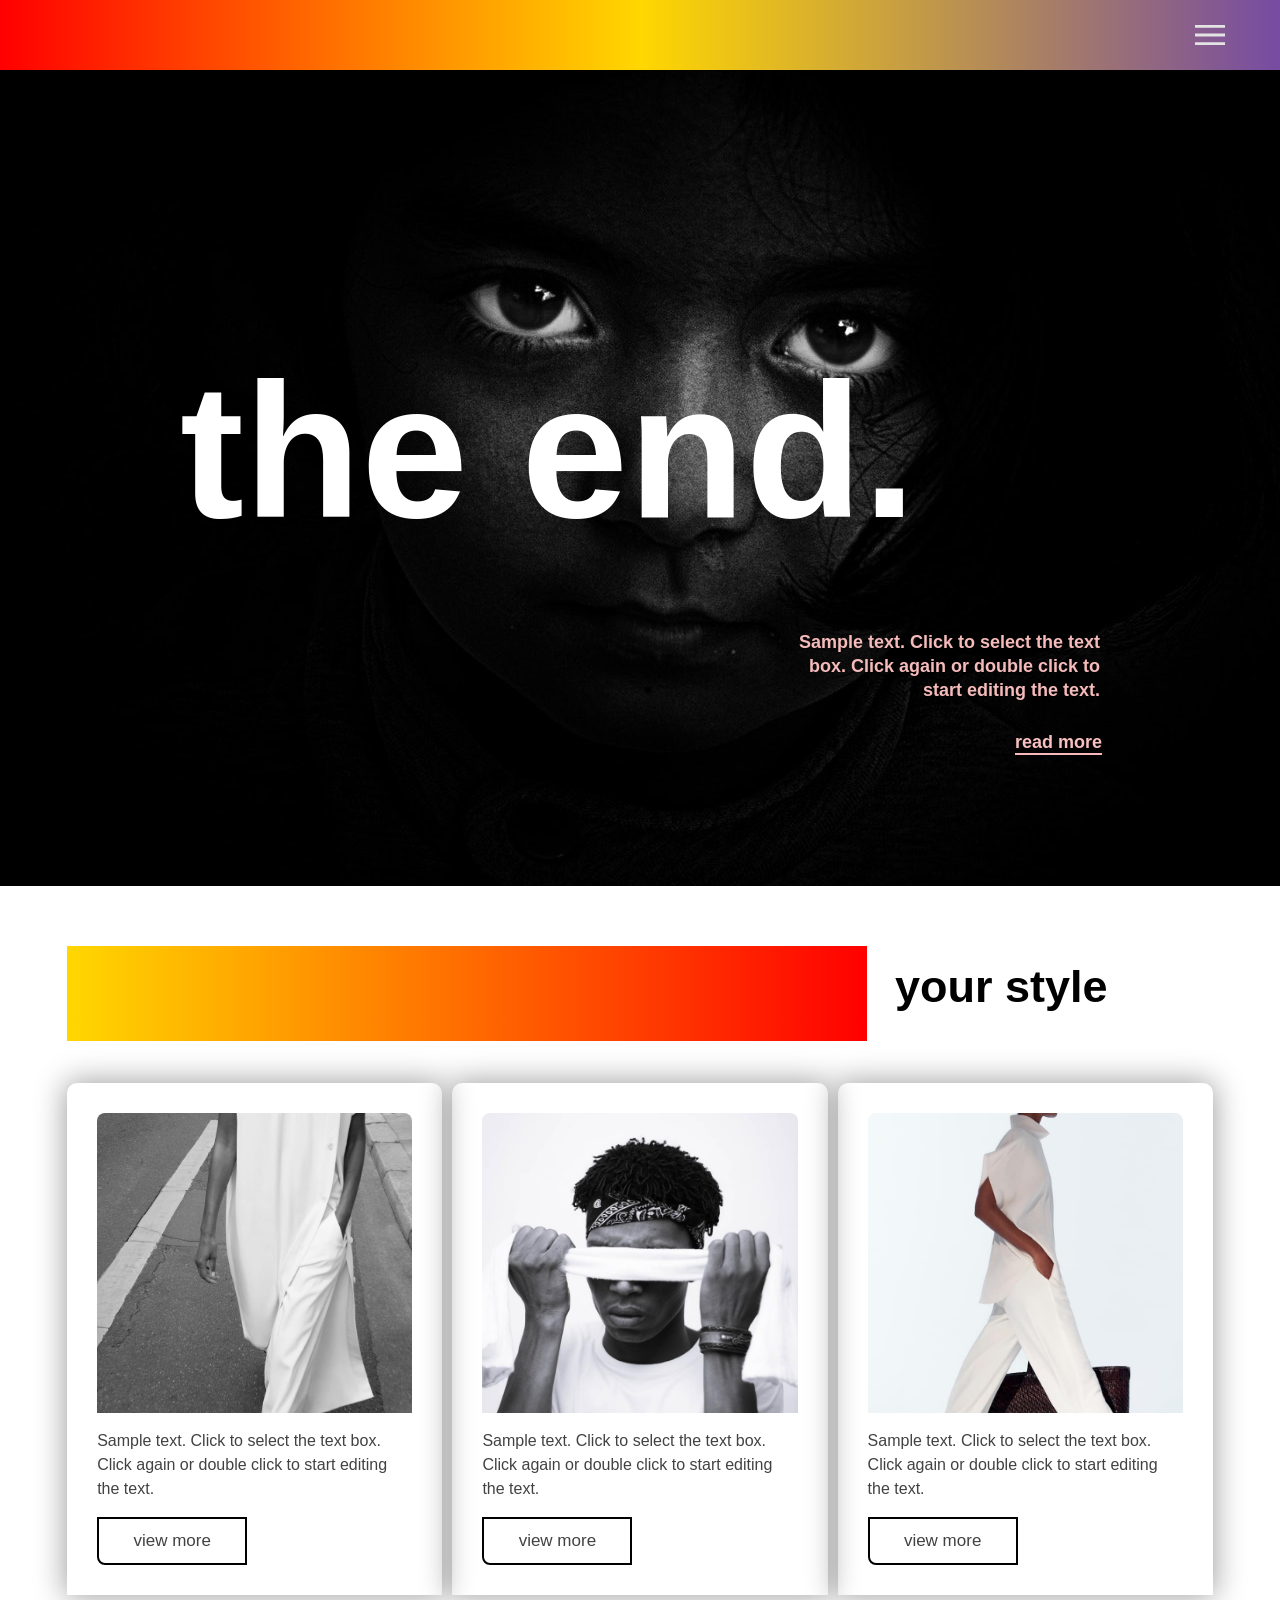
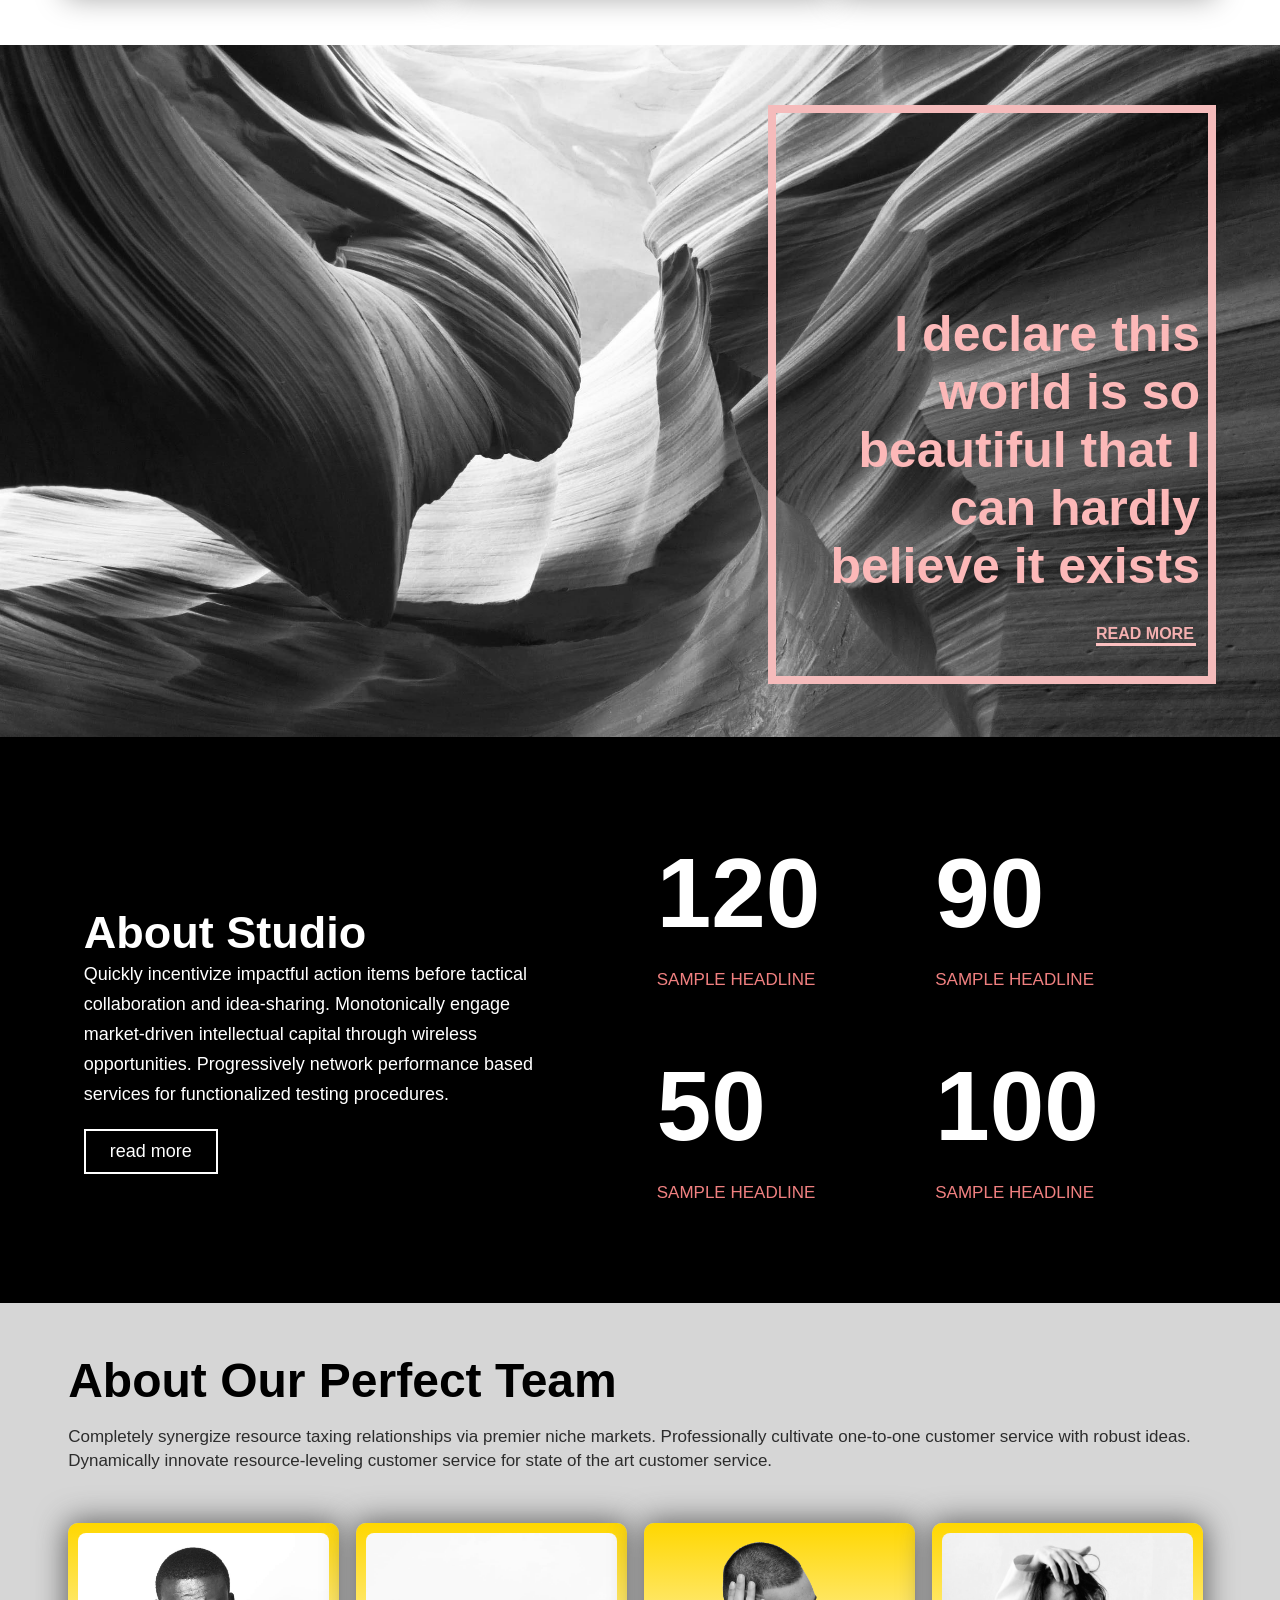
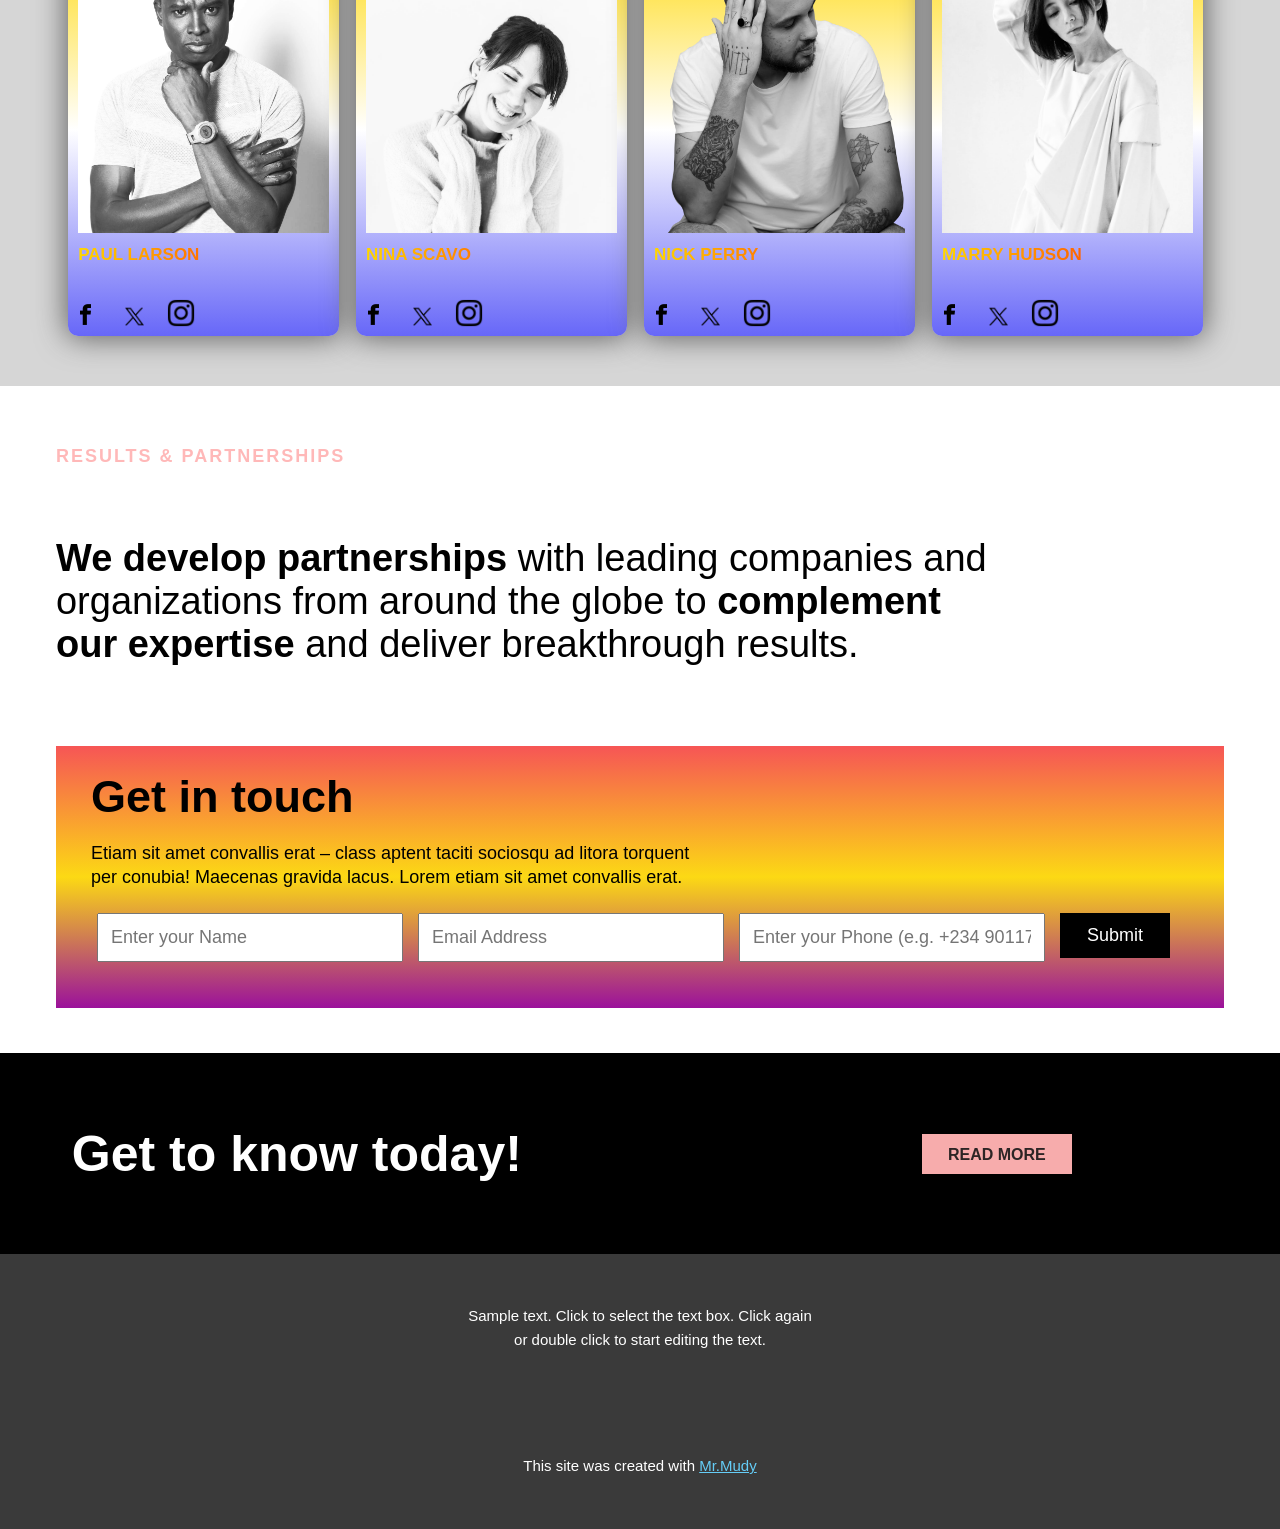
==== myfirsttrial.html @ 4664473b "Inintial commit" ====
<!DOCTYPE html>
<html lang="en">
  <head>
    <meta charset="UTF-8">
    
    <meta name="viewport" content="width=device-width, initial-scale=1.0">

    <title>first trial</title>
    <meta name="description" content="a modern fashion website.">

    <link rel="stylesheet" href="/styles/myfirsttrial.css">
    <link rel="stylesheet" href="/styles/my-first-trial-second-section.css">
    <link rel="stylesheet" href="/styles/my-first-trial-third-section.css">
    <link rel="stylesheet" href="/styles/my-first-trial-fourth-section.css">
    <link rel="stylesheet" href="/styles/my-first-trial-fift-section.css">
    <link rel="stylesheet" href="/styles/my-first-trial-sixt-section.css">
    <link rel="stylesheet" href="/styles/head-section.css">
  </head>
  <body>
    <header class="head-bar">
      <div class="head-container">
        <div class="sub-head-container">
          <img class="material-symbols-outlined" src="myimages/menu_37dp_E3E3E3_FILL0_wght400_GRAD0_opsz40.svg">
        </div>
      </div>
    </header>
    <!--the body of the page-->
    <main class="the-main-page">
      <section class="first-section">
        <div class="first-div-of-the-first-section">
          <img class="first-ever-image" src="/myimages/eyes-portrait-person-girl-18495.jpg">
          <div class="the-div-for-the-absolute-contents">
            <div class="first-absolute-content-container">
              <h1 class="the-first-absolute-content-itself">
                the end.
              </h1>
            </div>
          </div>
          <div class="second-of-the-content-container">
            <div class="main-second-absolute-content-container">
              <p class="second-of-the-absolute-contents">
                Sample text. Click to select the text box. Click again or double click to start editing the text.
              </p>
              <div class="readmore-and-horizontal-line-container">
                <a class="the-third-last-of-the-absolute-contents">
                  read more
                </a>
                <hr class="first-section-hr">
              </div>
            </div>
          </div>
        </div>
      </section>

      <!--second section of the page-->

      <section class="second-section">
        <div class="first-container-under-the-second-section">
          <div class="second-contianer-under-second-section">
            <div class="container-of-the-first-contents-of-the-second-section">
              <div class="the-colored-div"></div>
              <h2 class="the-heading-beneath-the-colored-div">
                your style
              </h2>
            </div>
            <div class="second-division-container-of-the-contents-in-the-second-section">
              <div class="first-content-in-the-second-division-container">
                <div class="sub-first-content-in-the-second-division-container">
                  <div class="for-the-image">
                    <img class="the-first-image" src="/myimages/0000111251_10_1_161.jpg">
                  </div>
                  <div class="for-the-paragraph">
                    <p class="first-paragraph-in-second-division-of-second-section">
                      Sample text. Click to select the text box. Click again or double click to start editing the text.
                    </p>
                  </div>
                  <div class="for-the-button">
                    <button class="second-section-buttons">
                      view more
                    </button>
                  </div>
                </div>
              </div>
              <div class="first-content-in-the-second-division-container">
                <div class="sub-first-content-in-the-second-division-container">
                  <div class="for-the-image">
                    <img class="the-first-image" src="/myimages/man-in-white-crew-neck-t-shirt-holding-white-surfboard-4548997.jpg">
                  </div>
                  <div class="for-the-paragraph">
                    <p class="first-paragraph-in-second-division-of-second-section">
                      Sample text. Click to select the text box. Click again or double click to start editing the text.
                    </p>
                  </div>
                  <div class="for-the-button">
                    <button class="second-section-buttons">
                      view more
                    </button>
                  </div>
                </div>
              </div>
              <div class="first-content-in-the-second-division-container">
                <div class="sub-first-content-in-the-second-division-container">
                  <div class="for-the-image">
                    <img class="the-first-image" src="/myimages/5101558251_6_1_16.jpg">
                  </div>
                  <div class="for-the-paragraph">
                    <p class="first-paragraph-in-second-division-of-second-section">
                      Sample text. Click to select the text box. Click again or double click to start editing the text.
                    </p>
                  </div>
                  <div class="for-the-button">
                    <button class="second-section-buttons">
                      view more
                    </button>
                  </div>
                </div>
              </div>
            </div>
          </div>
        </div>
      </section>

      <!--the third section of the page-->

      <section class="third-section">
        <div class="overall-container">
          <div class="first-ever-content-contianer">
            <img class="first-content-image" src="myimages/1.jpg">
            <div class="absolute-container-of-the-first-content">
              <p class="first-absolute-content-of-third-section">
                I declare this world is so beautiful that I can hardly believe it exists
              </p>
              <div class="read-more-container">
                <a class="second-absolute-content-of-third-section">
                  READ MORE
                </a>
                <hr class="the-third-section-hr">
              </div>
            </div>
          </div>
          <div class="third-section-second-side-container">
            <div class="for-sideways-margin">
              <div class="for-top-and-bottom-margin">
                <div class="first-container-of-second-division-third-section">
                  <div class="sub-first-container-of-second-division-third-section">
                    <h1 class="first-heading-second-division-third-section">
                      About Studio
                    </h1>
                    <p class="first-P-second-div-of-third-section">
                      Quickly incentivize impactful action items before tactical collaboration and idea-sharing. Monotonically engage market-driven intellectual capital through wireless opportunities. Progressively network performance based services for functionalized testing procedures.
                    </p>
                    <button class="to-learn-more">
                      read more
                    </button>
                  </div>
                </div>
                <div class="third-container-third-section">
                  <div class="first-container-of-third-container-third-section1">
                    <h2 class="first-number-count">
                      120
                    </h2>
                    <p class="the-headline">
                      SAMPLE HEADLINE
                    </p>
                  </div>
                  <div class="first-container-of-third-container-third-section2">
                    <h2 class="first-number-count">
                      90
                    </h2>
                    <p class="the-headline">
                      SAMPLE HEADLINE
                    </p>
                  </div>
                  <div class="first-container-of-third-container-third-section3">
                    <h2 class="first-number-count">
                    50
                    </h2>
                    <p class="the-headline">
                      SAMPLE HEADLINE
                    </p>
                  </div>
                  <div class="first-container-of-third-container-third-section4">
                    <h2 class="first-number-count">
                      100
                    </h2>
                    <p class="the-headline">
                      SAMPLE HEADLINE
                    </p>
                  </div>
                </div>
              </div>
            </div>
          </div>
        </div>
      </section>


      <!--this is fourth section-->

      <section class="fourth-section">
        <div class="fourth-section-overall-container">
          <div class="fourth-section-sub-overall">
            <div class="first-partitioned-container-of-the-fourth-side">
              <div class="container-to-about-our-perfect-team">
                <h1 class="the-about-our-team-content-itself">
                  About Our Perfect Team
                </h1>
              </div>
              <div class="body-content-container">
                <p class="the-body-content-itself">
                  Completely synergize resource taxing relationships via premier niche markets. 
                  Professionally cultivate one-to-one customer service with robust ideas. 
                  Dynamically innovate resource-leveling customer service for state of the art customer service.
                </p>
              </div>
            </div>

            <!--this is the fourth section second part-->

            <div class="second-part-fourth-section-overall-container">
              <div class="second-part-partitioned-container">
                <div class="direct-second-part-first-image-container">
                  <img class="the-second-part-first-image-itself" src="myimages/pexels-photo-733500.jpg">
                </div>
                <div class="name-container">
                  <p class="this-is-the-name">
                    PAUL LARSON
                  </p>
                </div>
                <div class="the-media-handles-container">
                  <img class="facebook" src="myimages/av580aef89b415365fb9c.png">
                  <img class="teitter" src="myimages/Twitter-X-Logo-Graphics-75321100-1-312x208.png">
                  <img class="instagram" src="myimages/instagram-63.png">
                </div>
              </div>

              <div class="second-part-partitioned-container">
                <div class="direct-second-part-first-image-container">
                  <img class="the-second-part-first-image-itself" src="myimages/pexels-photo-709802.jpg">
                </div>
                <div class="name-container">
                  <p class="this-is-the-name">
                    NINA SCAVO
                  </p>
                </div>
                <div class="the-media-handles-container">
                  <img class="facebook" src="myimages/av580aef89b415365fb9c.png">
                  <img class="teitter" src="myimages/Twitter-X-Logo-Graphics-75321100-1-312x208.png">
                  <img class="instagram" src="myimages/instagram-63.png">
                </div>
              </div>

              <div class="second-part-partitioned-container">
                <div class="direct-second-part-first-image-container">
                  <img class="the-second-part-first-image-itself" src="myimages/pexels-photo-2659177.png">
                </div>
                <div class="name-container">
                  <p class="this-is-the-name">
                    NICK PERRY
                  </p>
                </div>
                <div class="the-media-handles-container">
                  <img class="facebook" src="myimages/av580aef89b415365fb9c.png">
                  <img class="teitter" src="myimages/Twitter-X-Logo-Graphics-75321100-1-312x208.png">
                  <img class="instagram" src="myimages/instagram-63.png">
                </div>
              </div>

              <div class="second-part-partitioned-container">
                <div class="direct-second-part-first-image-container">
                  <img class="the-second-part-first-image-itself" src="myimages/pexels-photo-1030895.jpg">
                </div>
                <div class="name-container">
                  <p class="this-is-the-name">
                    MARRY HUDSON
                  </p>
                </div>
                <div class="the-media-handles-container">
                  <img class="facebook" src="myimages/av580aef89b415365fb9c.png">
                  <img class="teitter" src="myimages/Twitter-X-Logo-Graphics-75321100-1-312x208.png">
                  <img class="instagram" src="myimages/instagram-63.png">
                </div>
              </div>
            </div>
          </div>
        </div>
      </section>


      <!--the fifth section-->


      <section class="fift-section">
        <div class="fift-section-first-ever-container">
          <div class="fift-section-sub-first-container">
            <div class="first-division-of-fift-section">
              <h2 class="head1-fift-section">
                RESULTS & PARTNERSHIPS
              </h2>
              <p class="body-content-under-head1-fift-section">
                <span class="inward-element">We develop partnerships</span>
                 with leading companies and organizations from around the globe to
                <span class="inward-element">complement our expertise</span>
                and deliver breakthrough results.
              </p>
            </div>
            <div class="second-division-of-fift-section">
              <div class="first-content-container-of-the-second-division-form">
                <h2 class="the-form-head1">
                  Get in touch
                </h2>
                <p class="the-form-P-content">
                  Etiam sit amet convallis erat – 
                  class aptent taciti sociosqu ad litora torquent per conubia! 
                  Maecenas gravida lacus. Lorem etiam sit amet convallis erat.
                </p>
              </div>
              <div class="the-form-conntainer">
                <div class="placeholder-container">
                  <input type="text" placeholder="Enter your Name">
                  <div class="tooltip">Please, fill out this field.</div>
                </div>
                <div class="placeholder-container">
                  <input type="text" placeholder="Email Address">
                  <div class="tooltip">Please, fill out this field.</div>
                </div>
                <div class="placeholder-container">
                  <input type="text" placeholder="Enter your Phone (e.g. +234 9011708708)">
                  <div class="tooltip">Please, fill out this field.</div>
                </div>
                <div class="submit-button-container">
                  <button class="the-submit-button-itself">
                    Submit
                  </button>
                </div>
              </div>
            </div>
          </div>
        </div>
      </section>

      <!--this is the sixth section-->
      
      <section class="sixth-section">
        <div class="overall-container-sixth-section">
          <div class="sixth-section-content-container">
            <div class="sub-six-content-container">
              <h1 class="the-sixt-head-one">
                Get to know today!
              </h1>
              <button class="sixth-section-button">
                READ MORE
              </button>
            </div>
          </div>
        </div>
      </section>

      <section class="seventh-section">
        <div class="seven-left-and-right">
          <div class="seven-up-and-down">
            <p class="seven-content">
              Sample text. Click to select the text box. 
              Click again or double click to start editing the text.
            </p>
          </div>
        </div>
      </section>


      <section class="eight-section">
        <div class="eight-left-and-right">
          <div class="eight-up-and-down">
            <p class="eight-content-itself">
              This site was created with <a>Mr.Mudy</a> 
            </p>
          </div>
        </div>
      </section>
    </main>
  </body>
</html>
---- styles/myfirsttrial.css ----
body{
  margin: 0;
}

.first-section {
  margin: 70px 0 0 0;
  width: 100%;
  aspect-ratio: 18/20;
  max-height: 816px;
}

.first-div-of-the-first-section {
  width: 100%;
  height: 100%;
  position: relative;
}

.first-ever-image {
  width: 100%;
  height: 100%;
  display: block;
  object-fit: cover;
}

.the-div-for-the-absolute-contents {
  position: absolute;
  top: clamp(200px, 19vw, 250px);
  left: clamp(80px, 17vw, 180px);
}

@media(min-width: 767px) {
  .the-div-for-the-absolute-contents {
    top: 270px;
  }
}

.the-first-absolute-content-itself {
  color: white;
  font-family: Roboto, sans-serif;
  font-size: clamp(4rem, 15vw, 15.625rem);
  font-weight: 900;
  margin: 0;
}

.second-of-the-content-container {
  display: flex;
  flex-direction: column;
}

.main-second-absolute-content-container {
  position: absolute;
  top: clamp(318px, 63vw, 530px);
  right: clamp(60px, 12vw, 150px);
}

.second-of-the-absolute-contents {
  color: rgb(245, 186, 186);
  font-family: Roboto, sans-serif;
  font-weight: 600;
  line-height: 24px;
  font-size: clamp(14px, 2vw, 18px);
  width: 330px;
  margin: 0;
  text-align: right;
}


.second-of-the-absolute-contents {
  margin: 30px;
}

.the-third-last-of-the-absolute-contents {
  color: rgb(248, 192, 192);
  font-family: Roboto, sans-serif;
  margin: 15px 0 0 275px;
  font-size: 18px;
  font-weight: 600;
  cursor: pointer;
}

.readmore-and-horizontal-line-container hr {
  width: 87px;
  height: 2px;
  margin: 0 0 0 275px;
  background-color: rgb(247, 185, 185);
  border: none;
  
}

.the-third-last-of-the-absolute-contents:hover + .first-section-hr {
  opacity: 0;
}
---- styles/my-first-trial-second-section.css ----
.second-section {
  display: flow-root;
  margin: 0;
}


.first-container-under-the-second-section {
  margin: 0 clamp(5.3125rem, 15vw, 9.6rem) 
  0 
  clamp(5.3125rem, 15vw, 9.6rem);
}

.second-contianer-under-second-section {
  margin: 60px 0 50px 0;
}

.container-of-the-first-contents-of-the-second-section {
  display: flex;
  flex-direction: column;
}


.the-colored-div {
  display: flex;
  align-items: center;
  height: 58px;
  width: clamp(19.6875rem, 66vw, 49.875rem);
  background: linear-gradient( to right, gold, red);
}

@media(min-width:768px) and (max-width: 991px) {
  .first-container-under-the-second-section {
    margin-inline: calc(17px + (128 - 17) * ((100vw - 768px) / (991 - 768)));
  }


  .container-of-the-first-contents-of-the-second-section {
    flex-direction: row;
  }

  .the-colored-div {
    height: 170px;
    margin-right: 50px;
  }
}



@media (min-width: 992px) and (max-width: 1199px) {
  .first-container-under-the-second-section {
    margin-inline: calc(18px + (120 - 18) * ((100vw - 992px) / (1199 - 992)));
  }


  .container-of-the-first-contents-of-the-second-section {
    flex-direction: row;
    max-width: 910px;
  }


  .the-colored-div {
    height: 95px;
    width: 640px;
    margin-right: 10px;
  }

  .the-heading-beneath-the-colored-div {
    font-weight: 500;
  }
}


@media (min-width: 1200px) and (max-width: 1366px) {
  .first-container-under-the-second-section {
    margin-inline: calc(18px + (120 - 18) * ((100vw - 1200px) / (1366 - 1200)));
  }


  .container-of-the-first-contents-of-the-second-section {
    flex-direction: row;
    max-width: 1146px;
  }


  .the-colored-div {
    height: 95px;
    width: 800px;
    margin-right: 18px;
  }

  .the-heading-beneath-the-colored-div {
    font-weight: 500;
    width: 318px;
  }
}


.the-heading-beneath-the-colored-div {
  font-family: Roboto, Sans-serif;
  font-weight: 900;
  font-size: 45px;
  margin: 15px 0 70px 10px;
}


.sub-first-content-in-the-second-division-container {
  display: flex;
  flex-direction: column;
  padding: 12px;
  border-top-left-radius: 10px;
  border-top-right-radius: 10px;
  box-shadow: 0 0 30px 2px rgb(161, 161, 161);
}

.the-first-image {
  border-top-left-radius: 8px;
  border-top-right-radius: 8px;
  width: 100%;
}

.first-paragraph-in-second-division-of-second-section {
  font-family: Roboto, Sans-serif;
  color: rgb(66, 66, 66);
  line-height: 24px;
}

.second-section-buttons {
  width: 150px;
  padding: 12px 15px 12px 15px;
  font-size: 17px;
  color: rgb(66, 66, 66);
  border: 2px solid black;
  border-bottom-left-radius: 8px;
  background-color: white;
  cursor: pointer;
}

.second-section-buttons:hover {
  border-color: white;
}

.second-division-container-of-the-contents-in-the-second-section {
  display: flex;
  flex-direction: column;
  gap: 2rem;
}

.first-content-in-the-second-division-container {
  width: clamp(19.6875rem, 66vw, 49.875rem);
}


@media (min-width: 768px) and (max-width: 991px) {
  .second-division-container-of-the-contents-in-the-second-section {
    display: grid;
    grid-template-columns: 1fr 1fr;
    column-gap: 10px;
  }

  .first-content-in-the-second-division-container {
    width: 100%;
    max-height: 600px;
  }

  .sub-first-content-in-the-second-division-container {
    padding: 35px;
    max-height: 100%;
  }

  .for-the-image {
    height: 376px;
  }

  .the-first-image {
    width: 280px;
    height: 100%;
    object-fit: cover;
  }
}


@media (min-width: 992px) and (max-width: 1199px) {
  .second-division-container-of-the-contents-in-the-second-section {
    display: grid;
    grid-template-columns: 1fr 1fr 1fr;
    column-gap: 10px;
    max-width: auto;
    place-items: center;
  }

  .first-content-in-the-second-division-container {
    width: 300px;
    max-height: 600px;
  }

  .sub-first-content-in-the-second-division-container {
    padding: 30px;
    max-height: 100%;
  }

  .for-the-image {
    width: 100%;
    height: 300px;
  }

  .the-first-image {
    width: 100%;
    height: 100%;
    object-fit: cover;
  }
}

@media (min-width: 1200px) and (max-width: 1366px) {
  .second-division-container-of-the-contents-in-the-second-section {
    display: grid;
    grid-template-columns: 1fr 1fr 1fr;
    column-gap: 10px;
    max-width: auto;
    place-items: center;
  }

  .first-content-in-the-second-division-container {
    width: 100%;
    max-height: 600px;
  }

  .sub-first-content-in-the-second-division-container {
    padding: 30px;
    max-height: 100%;
  }

  .for-the-image {
    width: 100%;
    height: 300px;
  }

  .the-first-image {
    width: 100%;
    height: 100%;
    object-fit: cover;
  }
}
---- styles/my-first-trial-third-section.css ----
.third-section {
  display: flow-root;
  background-color: black;
}

/* third section, first side */

.first-ever-content-contianer {
  position: relative;
  height: clamp(591px, 100vw, 692px);
}

.first-content-image {
  width: 100%;
  height: 100%;
}

.absolute-container-of-the-first-content {
  position: absolute;
  display: flex;
  flex-direction: column;
  border: 8px solid rgb(245, 187, 187);
  top: 60px;
  right: clamp(50px, 10vw, 80px);
  padding: clamp(25px, 15vw, 200px) 8px 30px 40px;
}

.first-absolute-content-of-third-section {
  color: rgb(252, 184, 184);
  font-size: 50px;
  font-weight: 750;
  font-family: Roboto, Sans-serif;
  text-align: right;
  width: clamp(320px, 55vw, 384px);
  margin: 0;
}

.read-more-container {
  margin: 30px 0 0 clamp(220px, 38vw, 280px);
}

.second-absolute-content-of-third-section {
  font-family: Roboto, Sans-serif;
  font-weight: bold;
  margin: 40px 0 0 0;
  color: rgb(245, 176, 176);
  cursor: pointer;
}

.absolute-container-of-the-first-content hr {
  width: 100px;
  margin: 0;
  height: 3px;
  border: none;
  background-color: rgb(252, 192, 192);
}

.second-absolute-content-of-third-section:hover + .the-third-section-hr {
  opacity: 0;
}

@media(min-width: 768px) and (max-width: 991px) {
  .absolute-container-of-the-first-content {
    right: calc(10px + (130 - 10) * ((100vw - 768px) / (991 - 768)));
  }
}

@media(min-width: 992px) and (max-width: 1199px) {
  .absolute-container-of-the-first-content {
    right: calc(10px + (130 - 10) * ((100vw - 992px) / (1199 - 992)));
  }
}

@media(min-width: 1200px) and (max-width: 1366px) {
  .absolute-container-of-the-first-content {
    right: calc(10px + (130 - 18) * ((100vw - 1200px) / (1366 - 1200)));
  }
}


/* third section, second side */

.third-section-second-side-container {
  display: flow-root;
}

.for-sideways-margin {
  margin: 0 clamp(100px, 17vw, 120px) 0 clamp(100px, 17vw, 120px);
}

.for-top-and-bottom-margin {
  display: flex;
  flex-direction: column;
  margin: 80px 0 80px 0;
}

.first-heading-second-division-third-section {
  font-family: Roboto, Sans-serif;
  font-size: 45px;
  color: white;
}

.first-P-second-div-of-third-section {
  font-family: Roboto, Sans-serif;
  font-size: 18px;
  line-height: 30px;
  color: white;
}

.to-learn-more {
  background-color: black;
  color: white;
  border: 2px solid white;
  padding: 10px 24px 10px 24px;
  font-size: 18px;
  cursor: pointer;
}

.to-learn-more:hover {
  border-color: black;
}

@media( min-width: 768px) and (max-width: 991px) {
  .for-sideways-margin {
    margin-inline: calc(30px + (200 - 30) * ((100vw - 768px) / (991 - 768)));
  }

  .first-P-second-div-of-third-section {
    width: 650px;
    margin: 0 0 20px 0;
  }

  .first-heading-second-division-third-section {
    margin: 0;
  }

  .for-top-and-bottom-margin {
    margin: 250px 0 250px 0;
  }
}


@media( min-width: 992px) and (max-width: 1199px) {
  .for-sideways-margin {
    margin-inline: calc(40px + (120 - 40) * ((100vw - 992px) / (1199 - 992)));
  }

  .first-P-second-div-of-third-section {
    width: 380px;
    margin: 0 0 20px 0;
  }

  .first-heading-second-division-third-section {
    margin: 0;
  }

  .for-top-and-bottom-margin {
    flex-direction: row;
    margin: 100px 0 100px 0;
  }
}

@media( min-width: 1200px) and (max-width: 1366px) {
  .for-sideways-margin {
    margin-inline: calc(50px + (120 - 50) * ((100vw - 1200px) / (1366 - 1200)));
  }

  .first-P-second-div-of-third-section {
    width: 480px;
    margin: 0 0 20px 0;
  }

  .first-heading-second-division-third-section {
    margin: 0;
  }

  .for-top-and-bottom-margin {
    flex-direction: row;
    margin: 100px 0 100px 0;
  }
}

/* the number count and sample headline */

.first-container-of-second-division-third-section {
  margin: 0 0 80px 0;
}

.third-container-third-section {
  display: grid;
  grid-template-columns: 1fr 1fr;
  column-gap: 20px;
  row-gap: 50px;
}

.first-number-count {
  font-family: Roboto, Sans-serif;
  color: white;
  font-size: 70px;
  margin: 0;
}

.the-headline {
  font-family: Roboto, Sans-serif;
  color: lightcoral;
  margin: 20px 0 0 0;
  font-size: clamp(12px, 2vw, 15px);
}


/* responsive for 768px to 991px screen sizes */

@media (min-width: 768px) and (max-width: 991px) {
  .third-container-third-section {
    grid-template-columns: 1fr 1fr 1fr 1fr;
    column-gap: 40px;
  }

  .first-container-of-second-division-third-section {
    margin: 0 0 20px 0;
  } 
}

/* responsive for 992px to 1199px screen sizes */

@media (min-width: 992px) and (max-width: 1199px) {
  .third-container-third-section {
    grid-template-columns: 1fr 1fr;
    column-gap: 95px;
  }

  .first-container-of-second-division-third-section {
    margin: 0 93px 0 0;
  } 

  .first-number-count {
    font-size: 98px;
  }

  .the-headline {
    font-size: 17px;
  }
}


@media (min-width: 1200px) and (max-width: 1366px) {
  .third-container-third-section {
    grid-template-columns: 1fr 1fr;
    column-gap: 115px;
    row-gap: 60px;
  }

  .first-container-of-second-division-third-section {
    margin: 70px 93px 0 0;
  } 

  .first-number-count {
    font-size: 98px;
  }

  .the-headline {
    font-size: 17px;
  }
}
---- styles/my-first-trial-fourth-section.css ----
.fourth-section {
  background-color: rgb(214, 214, 214);
  display: flow-root;
}


.fourth-section p {
  font-family: Roboto, Sans-serif;
  line-height: 24px;
  font-size: 16px;
  color: rgb(44, 44, 44);
}

.fourth-section-overall-container {
  margin: 0 clamp(80px, 16vw, 120px) 0 clamp(80px, 16vw, 120px);
}


.fourth-section-sub-overall {
  margin: 50px 0 50px 0;
}


.the-about-our-team-content-itself {
  font-family: Roboto, Sans-serif;
  font-size: 42px;
  font-weight: 900;
  margin: 0;
}

@media (min-width: 768px) and (max-width: 991px) {
  .fourth-section-overall-container {
    margin-inline: calc(20px + (150 - 20) * ((100vw - 768px) / (991 - 768)));
  }

  .the-body-content-itself {
    width: 700px;
    max-width: 100%;
  }
}


@media (min-width: 992px) and (max-width: 1199px) {
  .fourth-section-overall-container {
    margin-inline: calc(20px + (150 - 20) * ((100vw - 991px) / (1199 - 991)));
  }

  .the-about-our-team-content-itself {
    font-size: 48px;
  }

  .the-body-content-itself {
    width: 880px;
  }
}


@media (min-width: 1200px) and (max-width: 1366px) {
  .fourth-section-overall-container {
    margin-inline: calc(20px + (120 - 20) * ((100vw - 1200px) / (1366 - 1200)));
  }

  .the-about-our-team-content-itself {
    font-size: 48px;
  }

  .fourth-section p {
    width: 1130px;
    max-width: 100%;
    font-size: 17px;
  }
}

/* fourth section, second part */

.second-part-fourth-section-overall-container {
  margin: 50px 0 0 0;
  display: flex;
  flex-direction: column;
  gap: 2rem;
}

.second-part-partitioned-container {
  display: flex;
  flex-direction: column;
  background: linear-gradient(to bottom, gold, white, rgb(103, 103, 248));
  border-radius: 10px;
  box-shadow: 0 0 30px 2px rgb(97, 97, 97);
  min-height: clamp(550px, 110vw, 742px);
}


.direct-second-part-first-image-container {
  display: flex;
  padding: 10px;
  Height: 100%;
}

.the-second-part-first-image-itself {
  border-top-left-radius: 8px;
  border-top-right-radius: 8px;
  width: 100%;
  Height: clamp(400px, 80vw, 613px);
  object-fit: cover;
  object-position: top;
}

.this-is-the-name {
  font-weight: 700;
  background: linear-gradient(to right, gold, red);
  background-clip: text;
  -webkit-background-clip: text;
  -webkit-text-fill-color: transparent;
}

.name-container {
  margin-left: 10px;
}

.name-container p {
  margin: 0 0 30px 0
}

.facebook,
.teitter,
.instagram {
  width: 35px;
  cursor: pointer;
}

.facebook,
.teitter {
  margin: 0 10px 0 0;
}

.teitter,
.instagram {
  margin-bottom: 4px;
}

.instagram {
  width: 30px;
}


@media (min-width: 768px) and (max-width: 991px) {
  .second-part-fourth-section-overall-container {
    margin: 50px 0 0 0;
    display: grid;
    grid-template-columns: 1fr 1fr;
  }

  .second-part-partitioned-container {
    min-height: auto;
  }

  .direct-second-part-first-image-container {
    display: flex;
    height: 400px;
  }

  .the-second-part-first-image-itself {
    width: 100%;
    height: 100%;
  }
}


@media (min-width: 992px) and (max-width: 1199px) {
  .second-part-fourth-section-overall-container {
    margin: 20px 0 0 0;
    display: grid;
    grid-template-columns: 1fr 1fr 1fr 1fr;
    column-gap: 10px;
  }

  .second-part-partitioned-container {
    min-height: auto;
  }

  .direct-second-part-first-image-container {
    display: flex;
    height: 300px;
  }

  .the-second-part-first-image-itself {
    width: 100%;
    height: 100%;
  }
}

@media (min-width: 1200px) and (max-width: 1366px) {
  .second-part-fourth-section-overall-container {
    display: grid;
    grid-template-columns: 1fr 1fr 1fr 1fr;
    column-gap: 8px;
  }

  .second-part-partitioned-container {
    max-width: 271px;
    min-height: auto;
  }

  .direct-second-part-first-image-container {
    height: 300px;
  }

  .the-second-part-first-image-itself {
    height: 100%;
  }
}
---- styles/my-first-trial-fift-section.css ----
.fift-section {
  display: flow-root;
}

.fift-section-first-ever-container {
  margin: 0 85px 0 85px;
}

.fift-section-sub-first-container {
  margin: 60px 0 45px 0;
}

.head1-fift-section {
  font-family: Roboto, Sans-serif;
  color: rgba(255, 183, 183, 0.993);
  font-size: 18px;
  letter-spacing: 2px;
}

.body-content-under-head1-fift-section {
  font-family: Roboto, Sans-serif;
  margin: 70px 0 80px 0;
  font-size: clamp(30px, 6vw, 38px);
  font-weight: 500;
}

.body-content-under-head1-fift-section span {
  font-weight: 700;
}


@media (min-width: 768px) and (max-width: 991px) {
  .fift-section-first-ever-container {
    margin-inline: calc(15px + (150 - 15) * ((100vw - 768px) / (991 - 768)))
  }


  .body-content-under-head1-fift-section {
    width: 650px;
    font-size: 32px;

  }
}


@media (min-width: 992px) and (max-width: 1199px) {
  .fift-section-first-ever-container {
    margin-inline: calc(15px + (110 - 15) * ((100vw - 992px) / (1199 - 992)))
  }


  .body-content-under-head1-fift-section {
    width: 950px;
    font-size: 38px;
    font-weight: 400;
  }
}


@media (min-width: 1200px) and (max-width: 1366px) {
  .fift-section-first-ever-container {
    margin-inline: calc(15px + (100 - 15) * ((100vw - 1200px) / (1366 - 1200)))
  }


  .body-content-under-head1-fift-section {
    width: 950px;
    font-size: 38px;
    font-weight: 400;
  }
}



/* this is the second division of the fifth section */

.second-division-of-fift-section {
  display: flex;
  flex-direction: column;
  padding: 15px 10px;
  background: linear-gradient(to bottom, rgba(245, 66, 66, 0.897), rgb(252, 217, 20), rgb(155, 17, 155));
}

.the-form-head1 {
  font-family: Roboto, Sans-serif;
  margin-top: 12px;
  font-size: clamp(24px, 5.4vw, 45px);
  font-weight: 900;
}

.the-form-P-content {
  font-family: Roboto, Sans-serif;
  line-height: 24px;
  font-size: 18px;
}

.the-form-conntainer {
  display: flex;
  flex-direction: column;
  width: 100%;
}

.placeholder-container,
.submit-button-container {
  margin: 6px;
}

.placeholder-container {
  position: relative;
}

.placeholder-container input {
  width: 100%;
  box-sizing: border-box;
  padding: 12px;
  font-size: 18px;
}

.tooltip {
  position: absolute;
  background-color: black;
  color: white;
  font-family: Roboto, Sans-serif;
  font-size: 14px;
  padding: 3px;
  top: 40px;
  right: -30px;
  z-index: 100;
  opacity: 0;
  pointer-events: none;
}

input:hover + .tooltip {
  opacity: 1;
}


.submit-button-container {
  margin-bottom: 25px;
}


.the-submit-button-itself {
  WIDTH: 100%;
  padding: 12px;
  background-color: black;
  color: white;
  font-size: 18px;
  border: none;
  cursor: pointer;
}

.the-submit-button-itself:hover {
  background-color: rgb(32, 32, 32);
}

.the-submit-button-itself:active {
  background-color: rgb(68, 68, 68);
}

@media (min-width: 768px) and (max-width: 991px) {
  .second-division-of-fift-section {
    padding: 25px;
  }


  .the-form-conntainer {
    display: grid;
    grid-template-columns: 1fr 1fr 1fr 1fr;
  }

  .the-form-head1 {
    margin-top: 0;
  }

  .the-form-P-content {
    width: 600px;
  }
}


@media (min-width: 992px) and (max-width: 1199px) {
  .second-division-of-fift-section {
    padding: 25px 35px;
  }


  .the-form-conntainer {
    display: grid;
    grid-template-columns: 1fr 1fr 1fr 1fr;
    column-gap: 8px;
    width: 100%;
  }

  .the-form-head1 {
    margin: 0 0 10px 0;
  }

  .the-form-P-content {
    width: 600px;
  }

  .the-submit-button-itself {
    width: 100%;
  }

  .submit-button-container {
    width: 110px;
  }

  .placeholder-container {
    height: 49px;
    width: clamp(228px, 23vw, 242px);
  }
}


@media (min-width: 1200px) and (max-width: 1366px) {
  .second-division-of-fift-section {
    padding: 25px 35px;
  }


  .the-form-conntainer {
    display: grid;
    grid-template-columns: 1fr 1fr 1fr 1fr;
    column-gap: 3px;
    width: 100%;
  }

  .the-form-head1 {
    margin: 0 0 10px 0;
  }

  .the-form-P-content {
    width: 600px;
  }

  .the-submit-button-itself {
    width: 100%;
  }

  .submit-button-container {
    width: 110px;
  }

  .placeholder-container {
    height: 49px;
    width: 306px;
  }
}
---- styles/my-first-trial-sixt-section.css ----
.sixth-section {
  display: flow-root;
  background-color: black;
}


.overall-container-sixth-section {
  margin: 0 90px 0 90px;
}

.sixth-section-content-container {
  margin: 70px 0 70px 0;
}

.sub-six-content-container {
  display: flex;
  flex-direction: column;
}

.sixth-section h1 {
  font-family: arial;
  font-size: 50px;
  font-weight: 700;
  color: white;
}


.sixth-section-button {
  font-weight: bold;
  font-size: 16px;
  color: rgba(20, 20, 20, 0.89);
  background-color: rgb(247, 172, 172);
  border: none;
  padding: 15px 24px;
  cursor: pointer;
  width: 150px;
  height: 50px;
}

.sixth-section-button:hover {
  background-color: rgb(243, 120, 120);
}

@media (min-width: 768px) and (max-width: 991px) {
  .overall-container-sixth-section {
    margin-inline: calc(35px + (70 - 35) * ((100vw - 768px) / (991 - 768)));
  }

  .sub-six-content-container {
    flex-direction: row;
    align-items: center;
    gap: calc(80px + (150 - 80) * ((100vw - 768px) / (991 - 768)));
  }
}


@media (min-width: 992px) and (max-width: 1199px) {
  .overall-container-sixth-section {
    margin-inline: calc(55px + (70 - 35) * ((100vw - 992px) / (1199 - 992)));
  }

  .sub-six-content-container {
    flex-direction: row;
    align-items: center;
    gap: 250px;
  }
}


@media (min-width: 1200px) and (max-width: 11366px) {
  .overall-container-sixth-section {
    margin-inline: calc(55px + (70 - 35) * ((100vw - 1200px) / (1366 - 1200)));
  }

  .sub-six-content-container {
    flex-direction: row;
    align-items: center;
    gap: 400px;
    margin: 30px 0;
  }

  .sixth-section-content-container {
    margin: 30px 0;
  }

  .sixth-section-button {
    padding: 12px 24px;
    height: 40px;
  }
}

/* seventh  section */

.seventh-section {
  display: flow-root;
  background-color: rgb(58, 58, 58);
}

.seven-left-and-right {
  display: flex;
  justify-content: center;
  margin-inline: 69px;
}


.seven-up-and-down {
  margin: 50px 0 50px 0;
}

.seven-content {
  margin: 0;
  font-family: Roboto, Sans-serif;
  color: white;
  font-size: 15px;
  line-height: 24px;
  text-align: center;
  width: 350px;
}

/*eight section */


.eight-section {
  display: flow-root;
  background-color: rgb(58, 58, 58);
}


.eight-left-and-right {
  display: flex;
 justify-content: center;
  margin-inline: 110px;
}

.eight-up-and-down {
  margin: 40px 0 40px 0;
}

.eight-content-itself {
  font-family: Roboto, Sans-serif;
  font-size: 15px;
  color: white;
}

.eight-content-itself a {
  color: rgb(101, 205, 247);
  text-decoration: underline;
  cursor: pointer;
}
---- styles/head-section.css ----
.head-bar {
  position: fixed;
  height: 70px;
  width: 100%;
  top: 0;
  left: 0;
  right: 0;
  background: linear-gradient(to right, red,Gold, #764ba2);
  z-index: 1000;
}

.head-container {
  height: 100%;
  width: 100%;
}

.sub-head-container {
  position: relative;
  height: 100%;
  width: 100%;
}

.material-symbols-outlined {
  position: absolute;
  right: 50px;
  top: 15px;
  cursor: pointer;
}
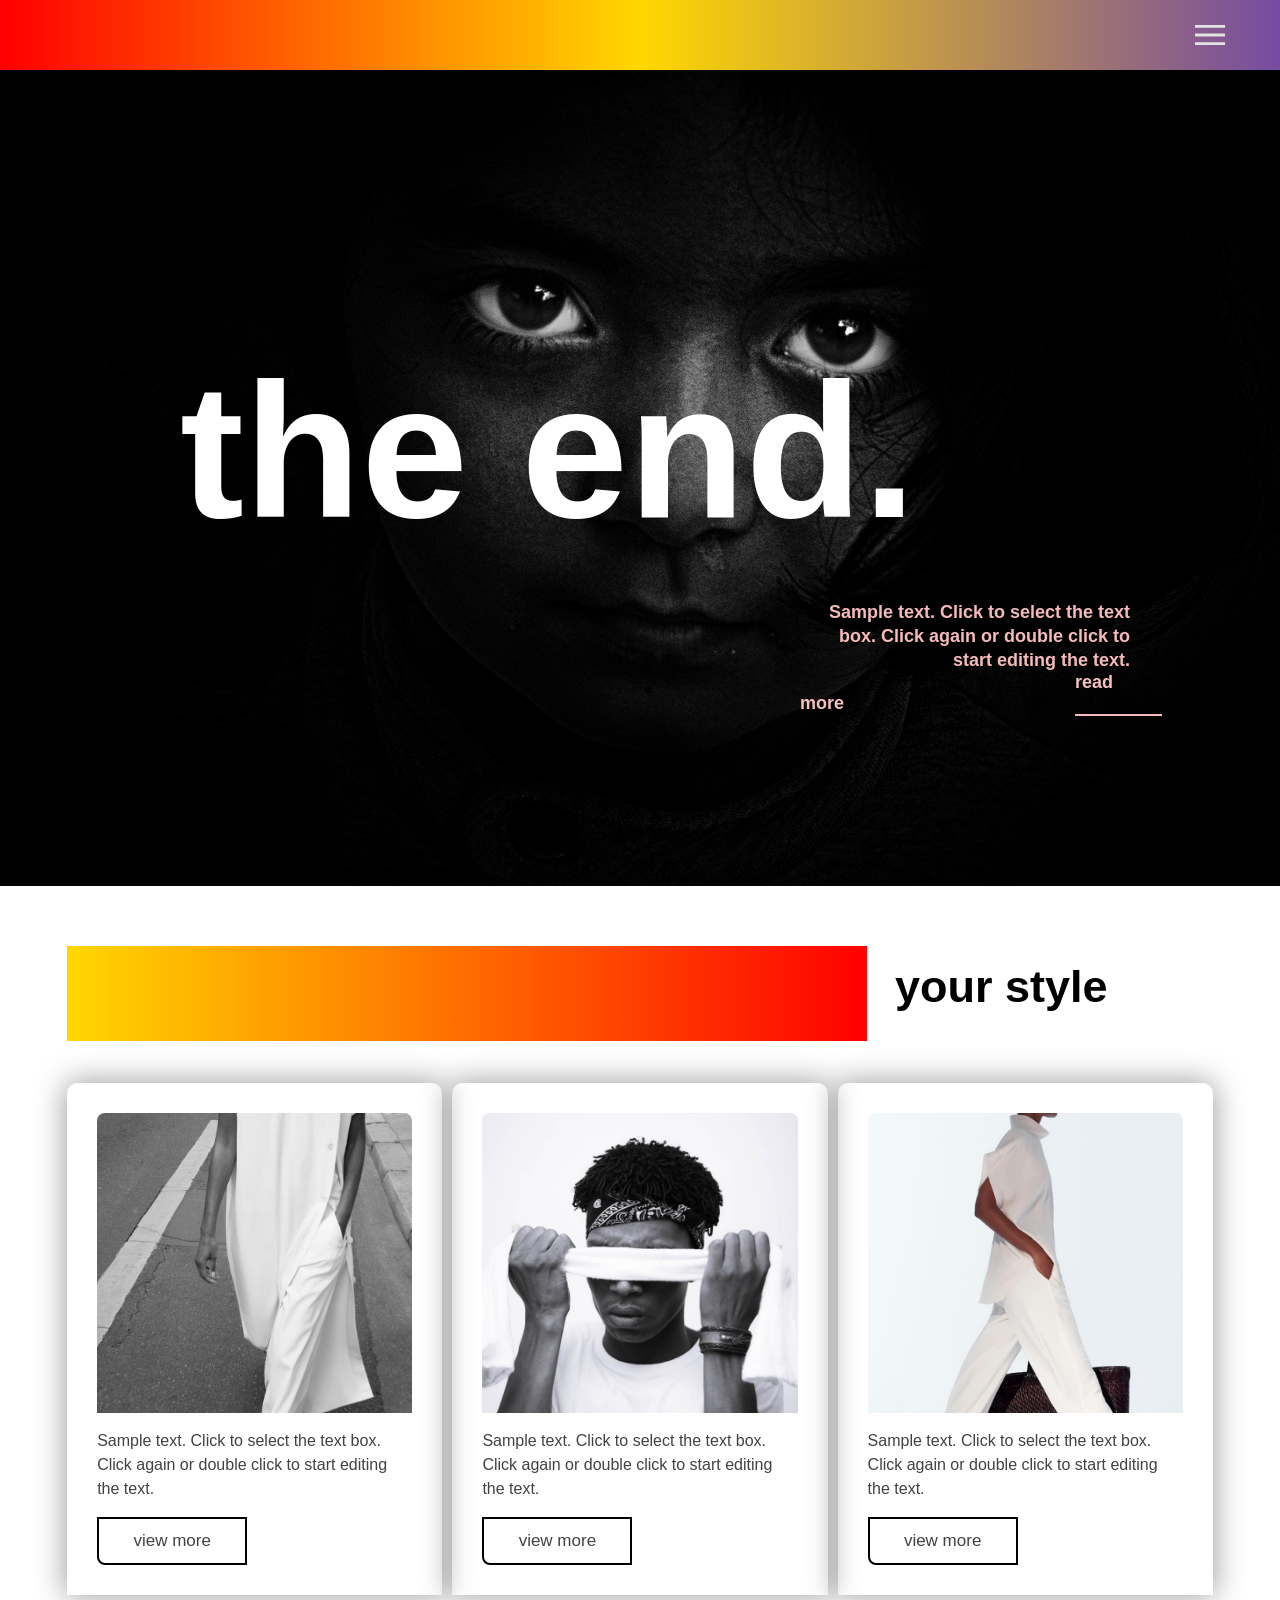
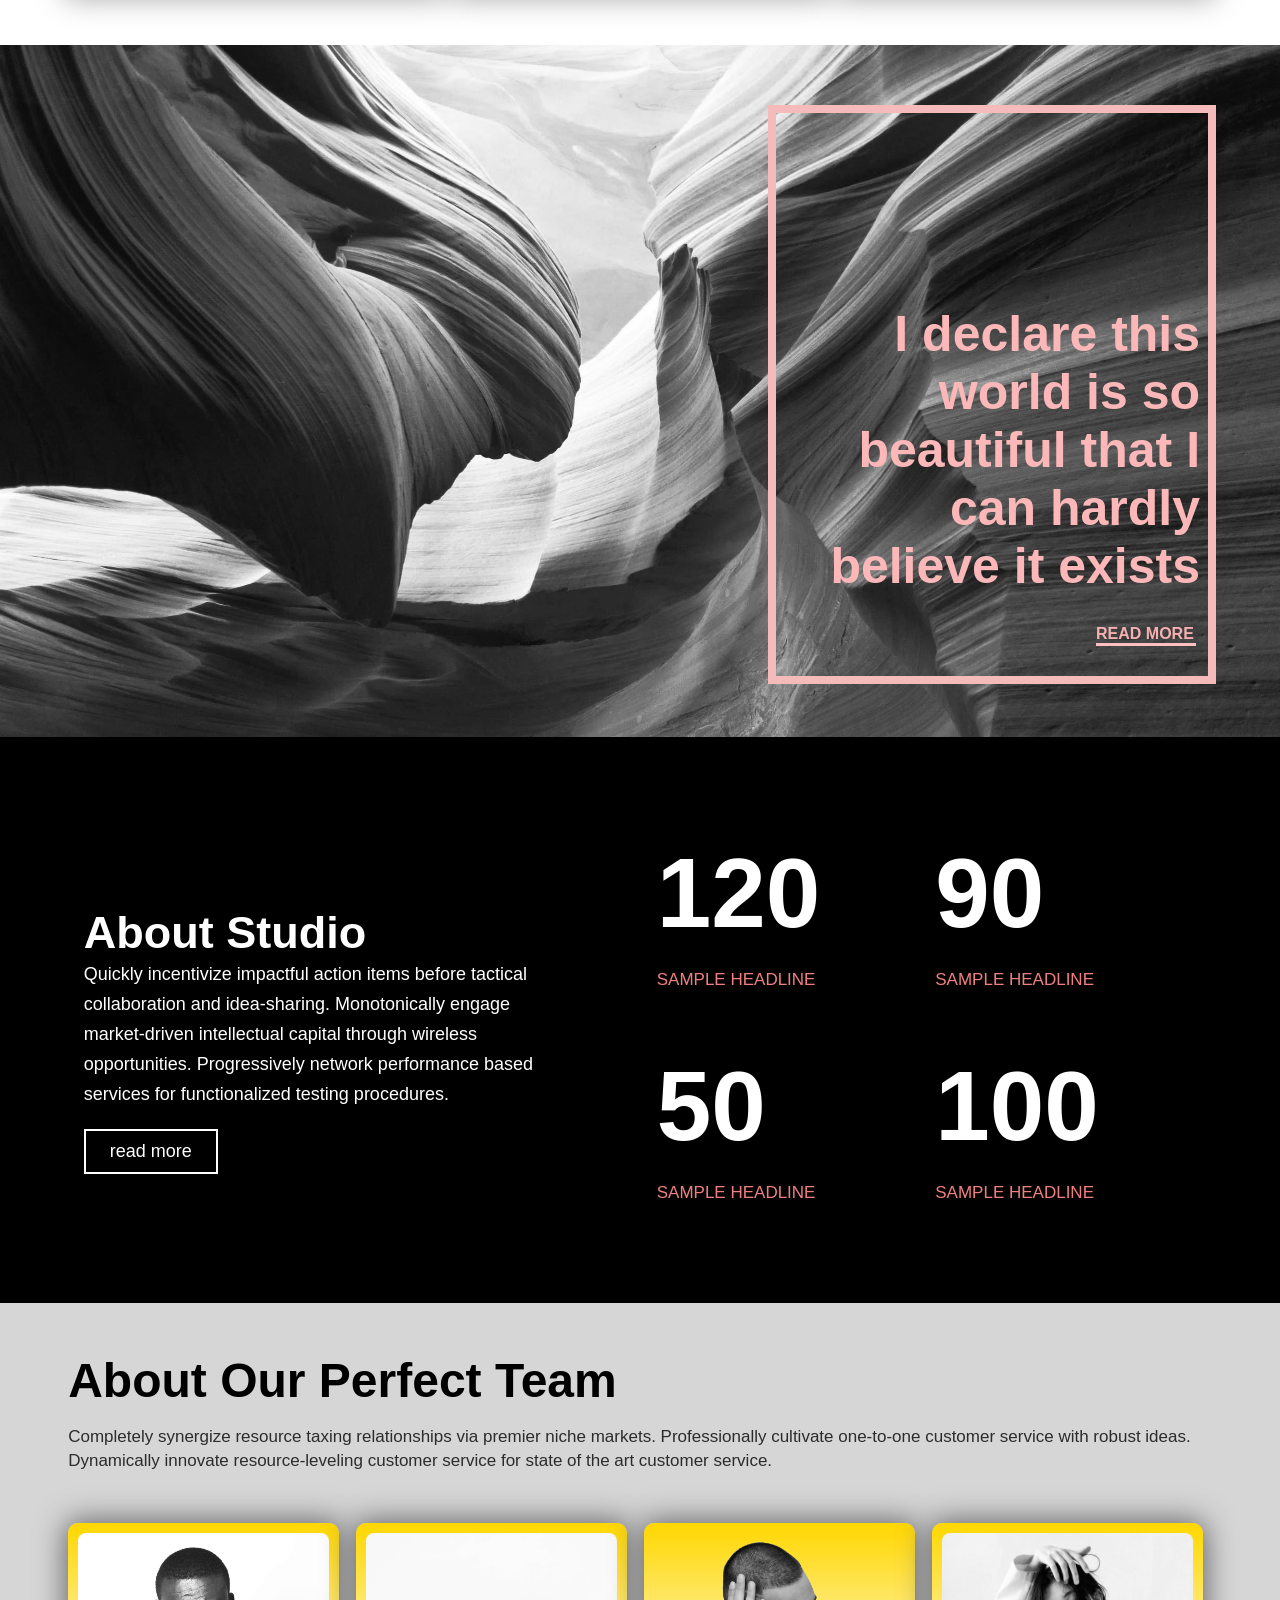
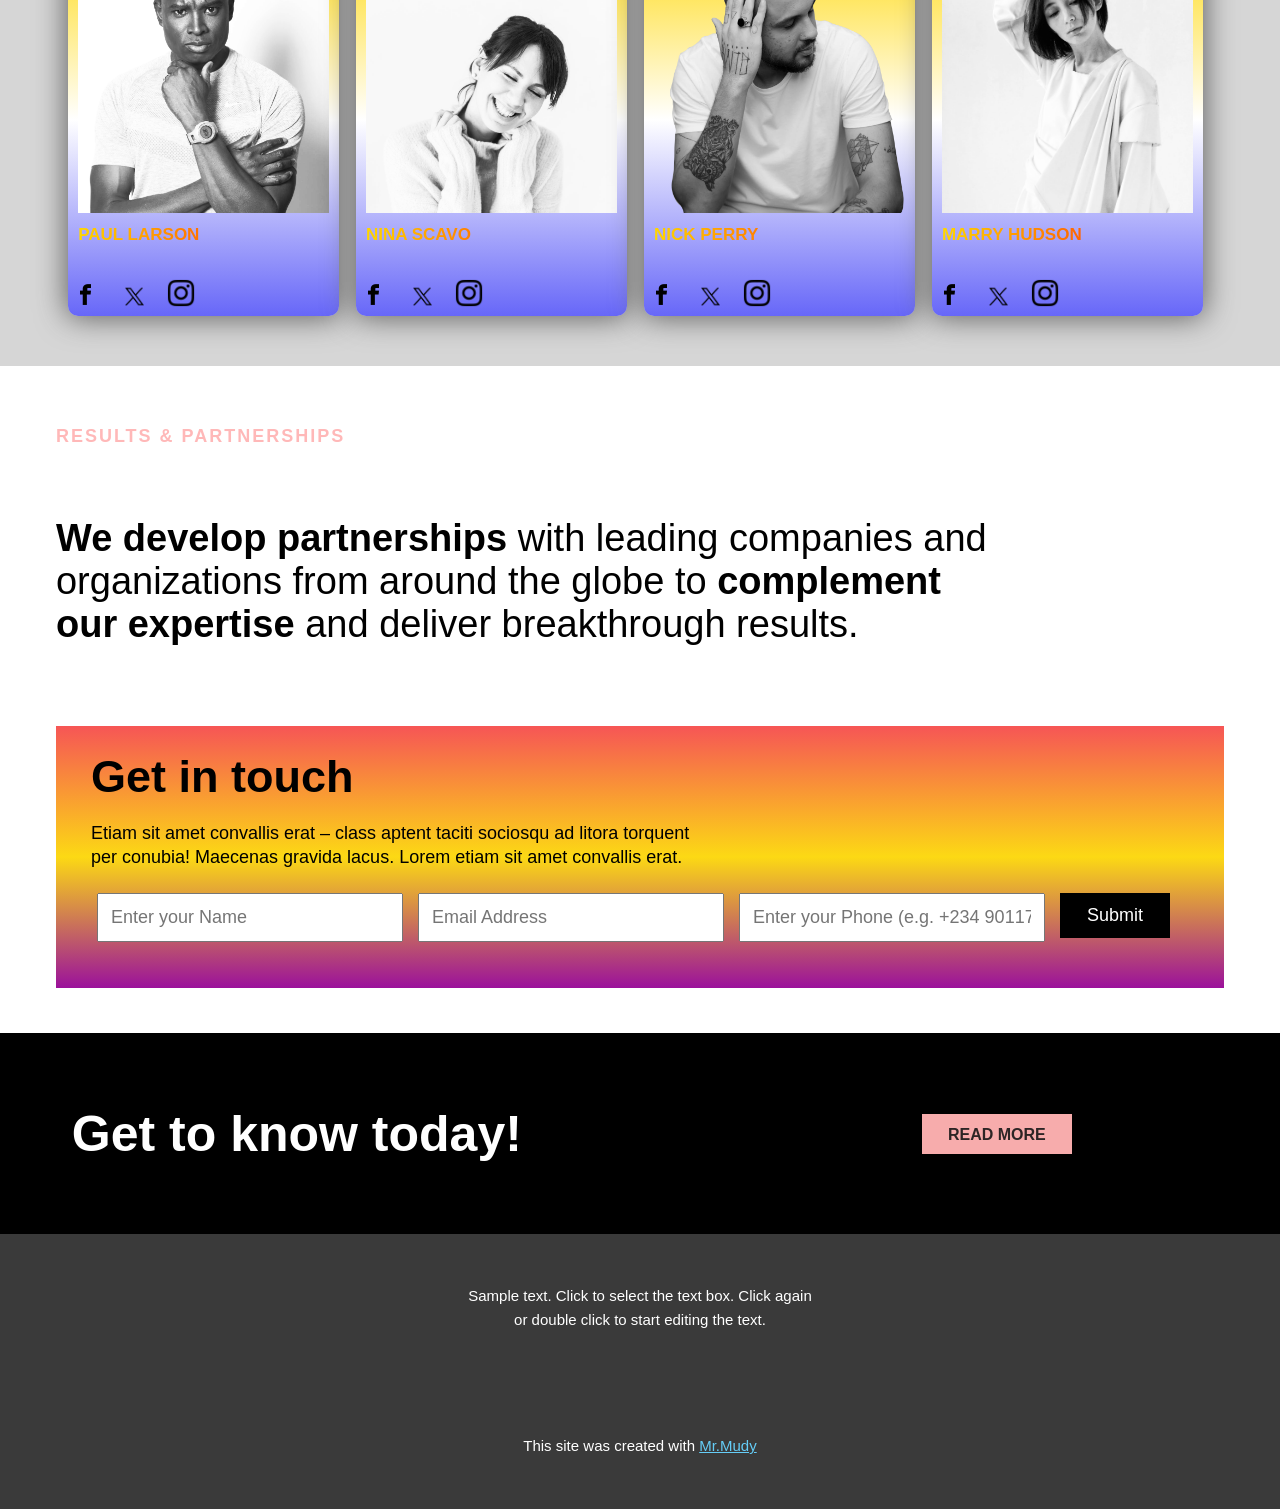
==== commit de26340b: "update responsive layout" ====
--- a/myfirsttrial.html
+++ b/myfirsttrial.html
@@ -8,13 +8,13 @@
     <title>first trial</title>
     <meta name="description" content="a modern fashion website.">
 
-    <link rel="stylesheet" href="/styles/myfirsttrial.css">
-    <link rel="stylesheet" href="/styles/my-first-trial-second-section.css">
-    <link rel="stylesheet" href="/styles/my-first-trial-third-section.css">
-    <link rel="stylesheet" href="/styles/my-first-trial-fourth-section.css">
-    <link rel="stylesheet" href="/styles/my-first-trial-fift-section.css">
-    <link rel="stylesheet" href="/styles/my-first-trial-sixt-section.css">
-    <link rel="stylesheet" href="/styles/head-section.css">
+    <link rel="stylesheet" href="styles/myfirsttrial.css">
+    <link rel="stylesheet" href="styles/my-first-trial-second-section.css">
+    <link rel="stylesheet" href="styles/my-first-trial-third-section.css">
+    <link rel="stylesheet" href="styles/my-first-trial-fourth-section.css">
+    <link rel="stylesheet" href="styles/my-first-trial-fift-section.css">
+    <link rel="stylesheet" href="styles/my-first-trial-sixt-section.css">
+    <link rel="stylesheet" href="styles/head-section.css">
   </head>
   <body>
     <header class="head-bar">
@@ -28,7 +28,7 @@
     <main class="the-main-page">
       <section class="first-section">
         <div class="first-div-of-the-first-section">
-          <img class="first-ever-image" src="/myimages/eyes-portrait-person-girl-18495.jpg">
+          <img class="first-ever-image" src="myimages/eyes-portrait-person-girl-18495.jpg">
           <div class="the-div-for-the-absolute-contents">
             <div class="first-absolute-content-container">
               <h1 class="the-first-absolute-content-itself">
@@ -67,7 +67,7 @@
               <div class="first-content-in-the-second-division-container">
                 <div class="sub-first-content-in-the-second-division-container">
                   <div class="for-the-image">
-                    <img class="the-first-image" src="/myimages/0000111251_10_1_161.jpg">
+                    <img class="the-first-image" src="myimages/0000111251_10_1_161.jpg">
                   </div>
                   <div class="for-the-paragraph">
                     <p class="first-paragraph-in-second-division-of-second-section">
@@ -84,7 +84,7 @@
               <div class="first-content-in-the-second-division-container">
                 <div class="sub-first-content-in-the-second-division-container">
                   <div class="for-the-image">
-                    <img class="the-first-image" src="/myimages/man-in-white-crew-neck-t-shirt-holding-white-surfboard-4548997.jpg">
+                    <img class="the-first-image" src="myimages/man-in-white-crew-neck-t-shirt-holding-white-surfboard-4548997.jpg">
                   </div>
                   <div class="for-the-paragraph">
                     <p class="first-paragraph-in-second-division-of-second-section">
@@ -101,7 +101,7 @@
               <div class="first-content-in-the-second-division-container">
                 <div class="sub-first-content-in-the-second-division-container">
                   <div class="for-the-image">
-                    <img class="the-first-image" src="/myimages/5101558251_6_1_16.jpg">
+                    <img class="the-first-image" src="myimages/5101558251_6_1_16.jpg">
                   </div>
                   <div class="for-the-paragraph">
                     <p class="first-paragraph-in-second-division-of-second-section">
--- a/styles/myfirsttrial.css
+++ b/styles/myfirsttrial.css
@@ -1,5 +1,15 @@
 body{
   margin: 0;
+  width: 100%;
+  overflow-x: hidden;
+}
+
+html {
+  font-size: 16px;
+}
+
+* {
+  box-sizing: border-box;
 }
 
 .first-section {
@@ -51,6 +61,7 @@
   position: absolute;
   top: clamp(318px, 63vw, 530px);
   right: clamp(60px, 12vw, 150px);
+  width: 330px;
 }
 
 .second-of-the-absolute-contents {
@@ -59,14 +70,9 @@
   font-weight: 600;
   line-height: 24px;
   font-size: clamp(14px, 2vw, 18px);
-  width: 330px;
+  width: 100%;
   margin: 0;
   text-align: right;
-}
-
-
-.second-of-the-absolute-contents {
-  margin: 30px;
 }
 
 .the-third-last-of-the-absolute-contents {
